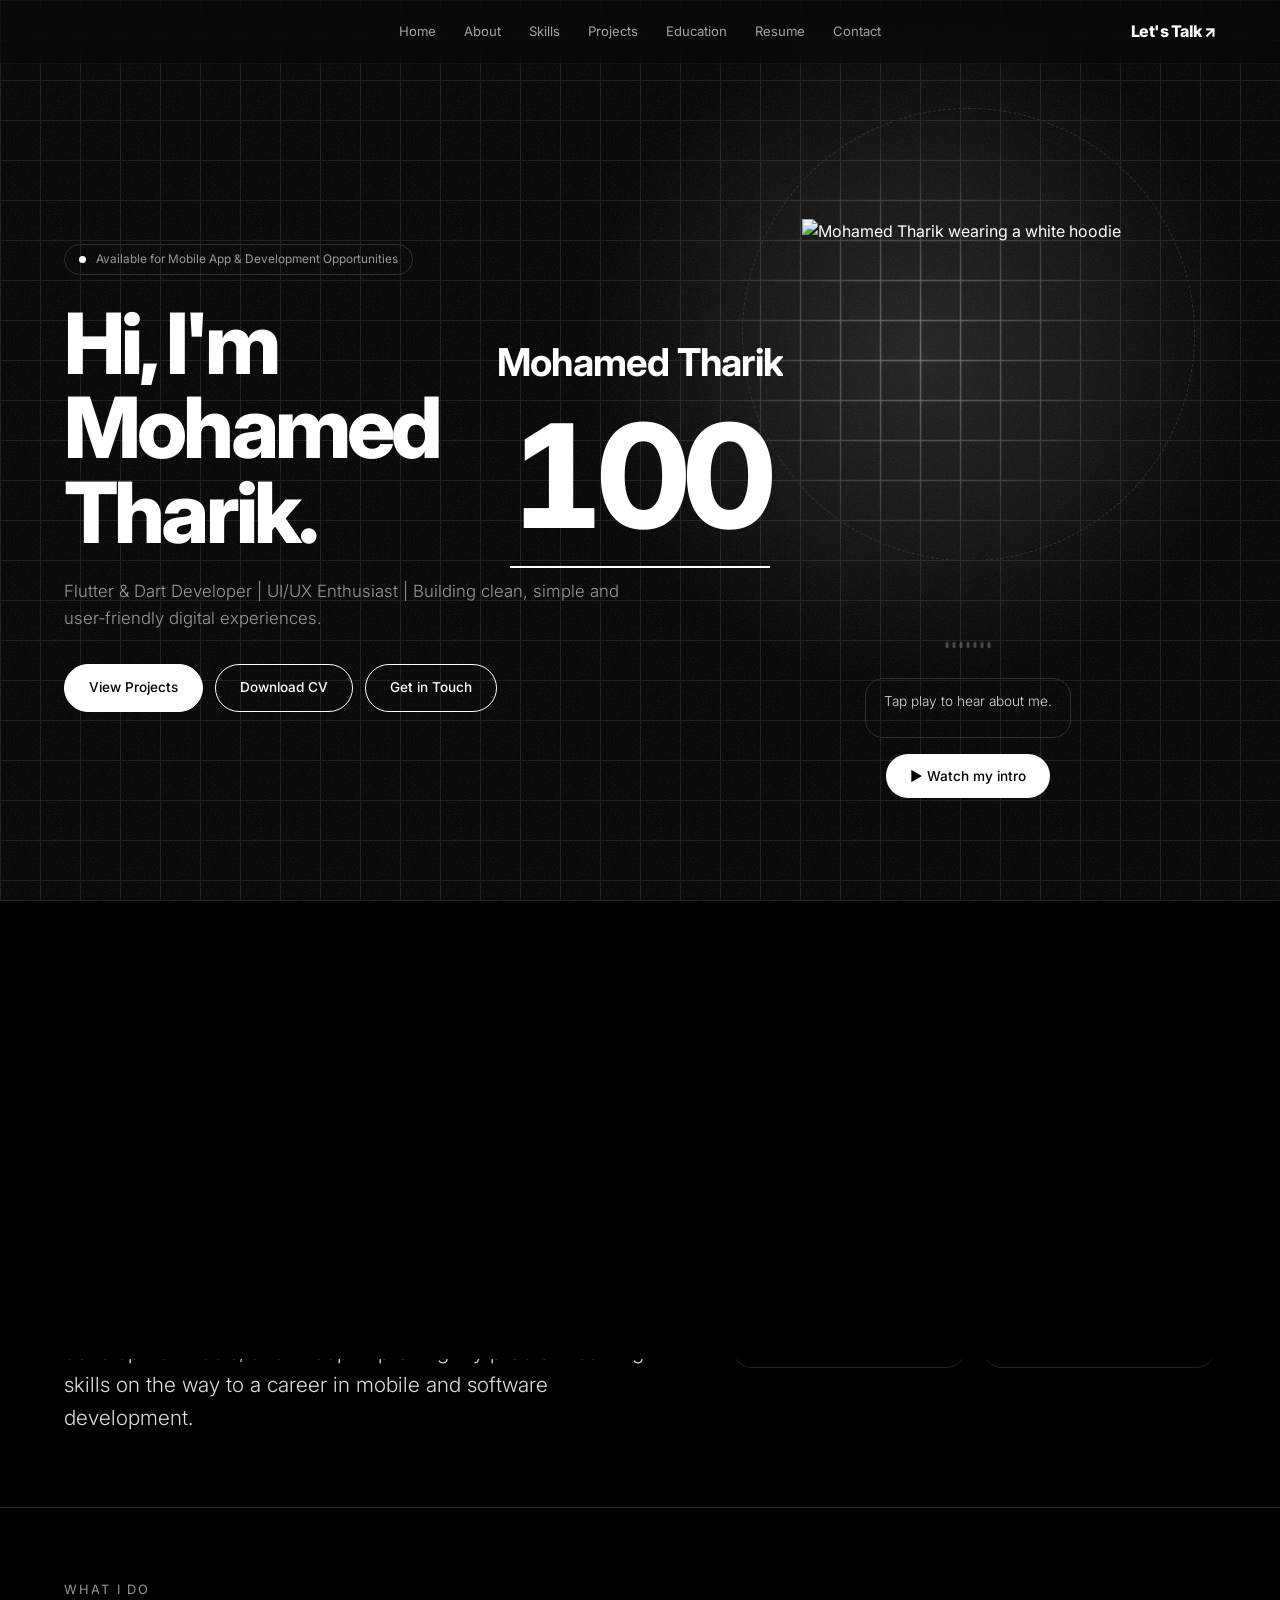
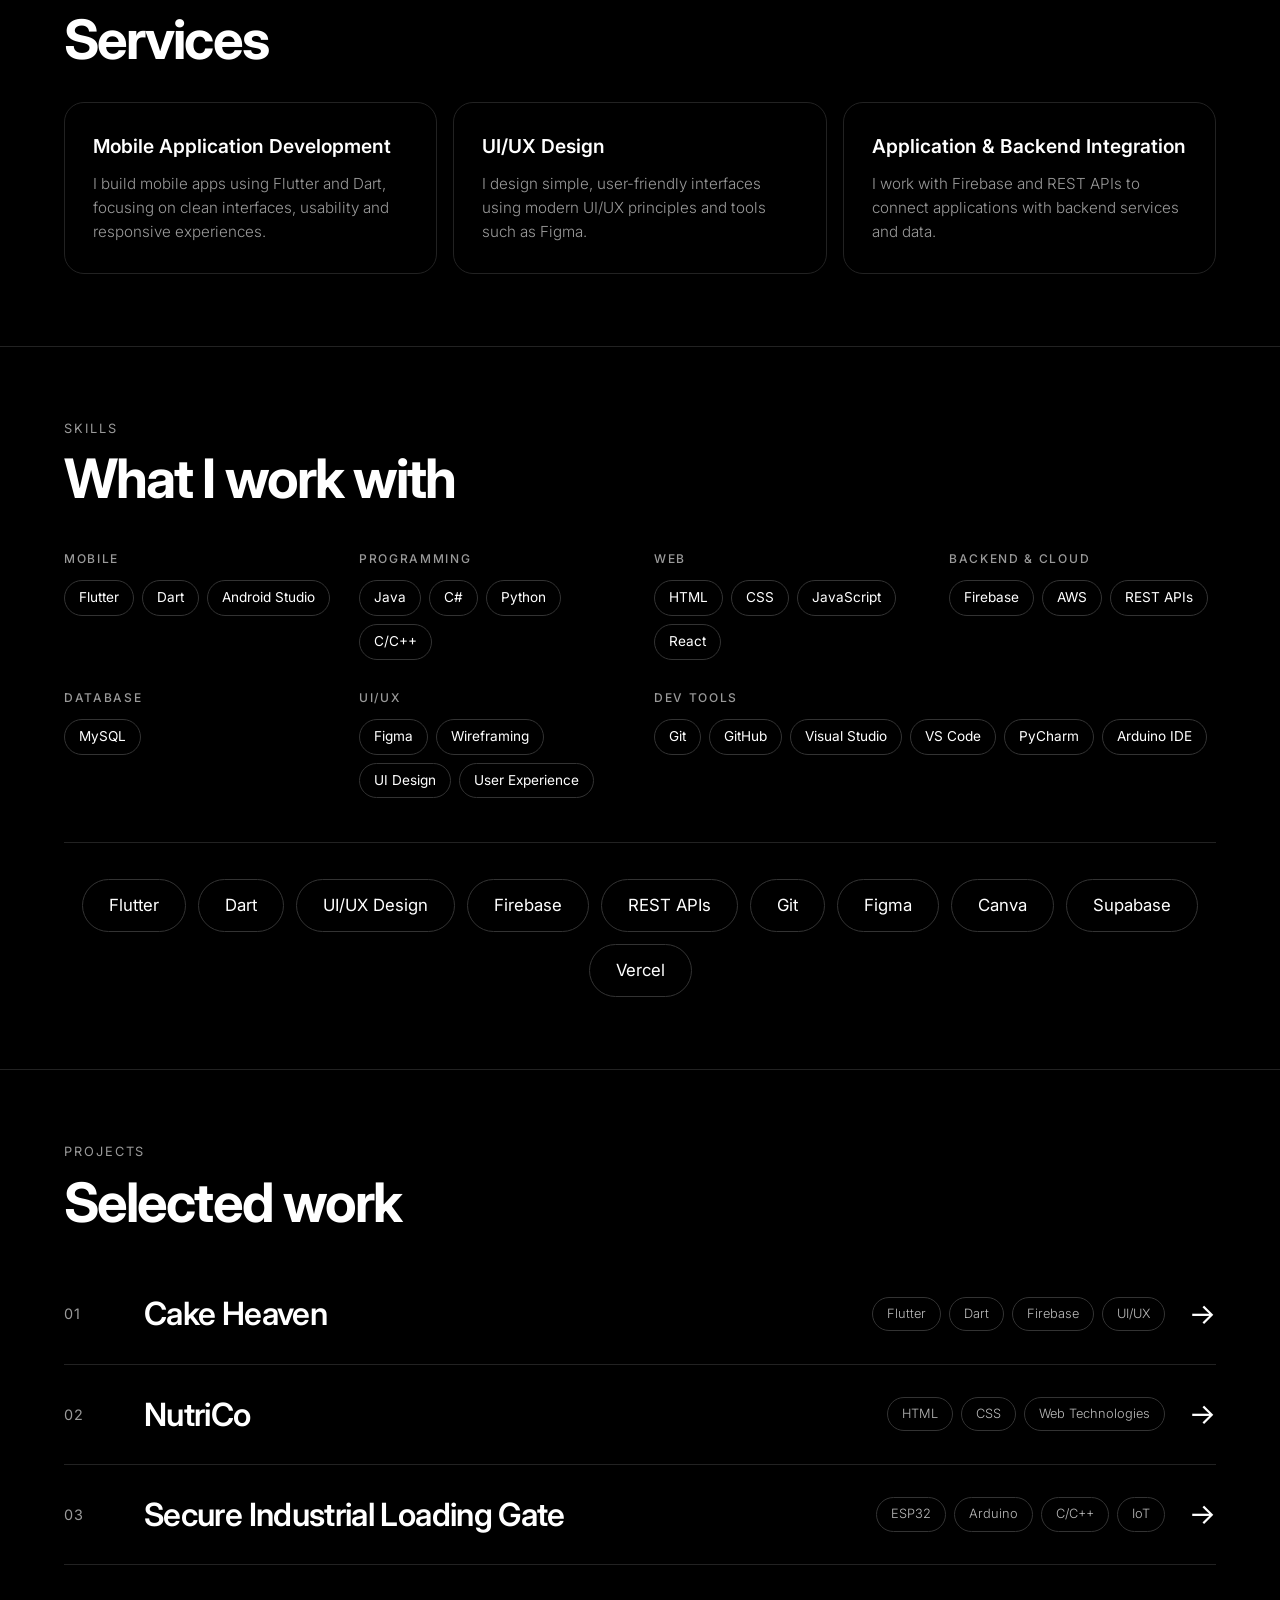
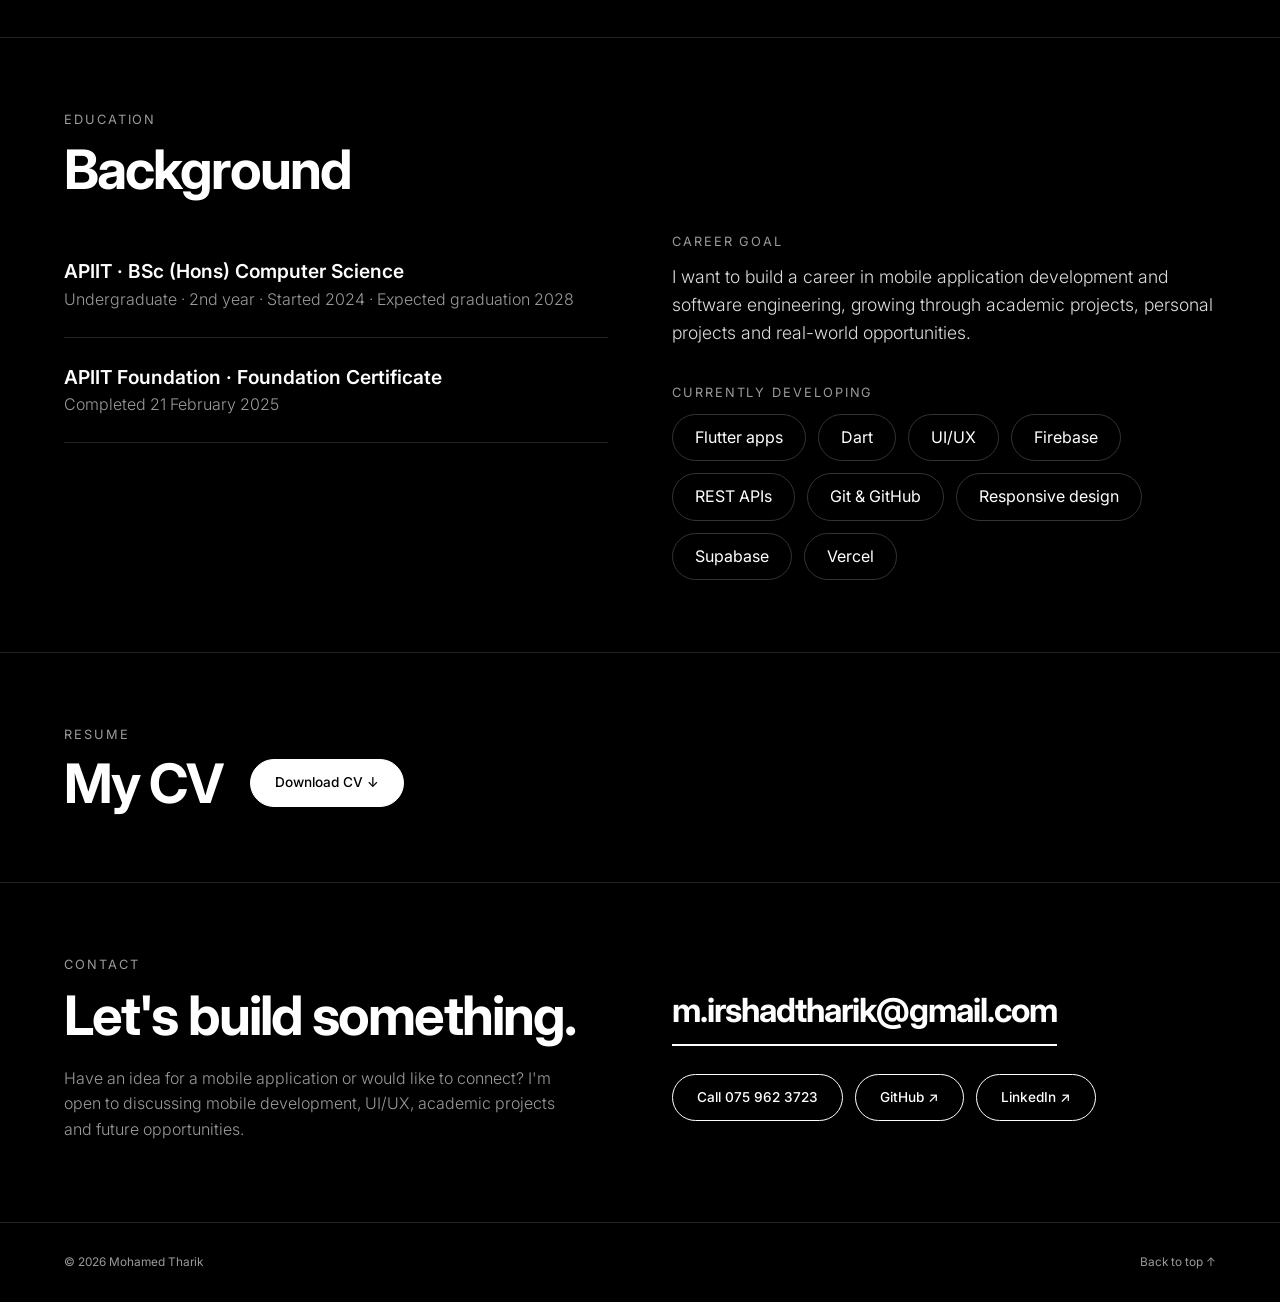
==== index.html @ a2addfc9 "Add files via upload" ====
<!DOCTYPE html>
<html lang="en">
<head>
<meta charset="utf-8">
<meta name="viewport" content="width=device-width, initial-scale=1, viewport-fit=cover">
<title>Mohamed Tharik Portfolio</title>
<link href="https://fonts.googleapis.com/css2?family=Inter:wght@300;400;500;700;800&display=swap" rel="stylesheet">
<link rel="stylesheet" href="style.css">
</head>
<body class="loading">

<div id="bg">
  <div class="l g"></div>
  <div class="l spot" id="spot"></div>
  <div class="l glow" id="glow"></div>
  <div class="l grain"></div>
</div>

<!-- LOAD TRANSITION -->
<div class="loader" id="loader">
  <div class="panel top"></div>
  <div class="panel bot"></div>
  <div class="l-inner">
    <div class="l-name"><span>Mohamed Tharik</span></div>
    <div class="l-count" id="count">0</div>
    <div class="l-bar"><i id="bar"></i></div>
  </div>
</div>

<!-- NAVIGATION: MT. LOGO REMOVED -->
<nav>
  <ul>
    <li><a href="#top">Home</a></li>
    <li><a href="#about">About</a></li>
    <li><a href="#skills">Skills</a></li>
    <li><a href="#projects">Projects</a></li>
    <li><a href="#education">Education</a></li>
    <li><a href="#resume">Resume</a></li>
    <li><a href="#contact">Contact</a></li>
  </ul>
  <a href="#contact" class="logo">Let's Talk ↗</a>
</nav>

<!-- HERO -->
<section class="hero" id="top">
  <div class="hero-grid">
    <div class="hero-text">
      <div class="tag rv">
        <i></i>Available for Mobile App &amp; Development Opportunities
      </div>

      <h1>
        <span class="line"><span>Hi, I'm</span></span>
        <span class="line"><span>Mohamed</span></span>
        <span class="line"><span>Tharik.</span></span>
      </h1>

      <p class="sub rv d2">
        Flutter &amp; Dart Developer | UI/UX Enthusiast |
        Building clean, simple and user-friendly digital experiences.
      </p>

      <div class="btns rv d3">
        <a class="btn solid" href="#projects">View Projects</a>
        <a class="btn ghost cv" href="#">Download CV</a>
        <a class="btn ghost" href="#contact">Get in Touch</a>
      </div>
    </div>

    <div class="hero-avatar rv d2">
      <div class="frame">
        <div class="ring"></div>
        <div class="ph" id="face" role="img" aria-label="Photo of Mohamed Tharik">
          <img class="avatar-photo" src="assets/mohamed-avatar.png" alt="Mohamed Tharik wearing a white hoodie" />
          <canvas class="avatar-mouth" id="mouthcv" width="1087" height="1447" aria-hidden="true"></canvas>
        </div>
        <div class="wave">
          <i></i><i></i><i></i><i></i><i></i><i></i><i></i>
        </div>
      </div>

      <div class="bubble"><span id="say">Tap play to hear about me.</span></div>
      <button class="play" id="play" type="button">▶ Watch my intro</button>
      <small id="vn" style="color:#666;font-size:.72rem;text-align:center;min-height:1em"></small>
    </div>
  </div>
</section>

<!-- ABOUT -->
<section id="about" class="about">
  <div class="about-text">
  <div class="label rv">About</div>
  <p class="rv">
    I am a Computer Science undergraduate with a strong interest in
    mobile application development, UI/UX design and modern software technologies.
  </p>
  <p class="rv">
    I'm pursuing a BSc (Hons) in Computer Science at APIIT. I enjoy turning
    ideas into simple, practical digital experiences with Flutter and Dart,
    and designing interfaces that are easy and enjoyable to use.
  </p>
  <p class="rv">
    Through my university projects I've worked with mobile and web development,
    databases, Firebase, UI/UX design and development tools, and I keep improving
    my problem-solving skills on the way to a career in mobile and software development.
  </p>
  </div>
  <div class="about-side">
    <div class="stat rv"><b>BSc</b><span>Computer Science (Hons) at APIIT</span></div>
    <div class="stat rv"><b>2nd Year</b><span>Undergraduate, started 2024</span></div>
    <div class="stat rv"><b>2028</b><span>Expected graduation</span></div>
    <div class="stat rv"><b>Flutter</b><span>Dart, Firebase &amp; REST APIs</span></div>
  </div>
</section>

<!-- SERVICES -->
<section id="what">
  <div class="label rv">What I Do</div>
  <h2 class="h2 rv">Services</h2>

  <div class="cards">
    <div class="card rv">
      <h3>Mobile Application Development</h3>
      <p>I build mobile apps using Flutter and Dart, focusing on clean interfaces, usability and responsive experiences.</p>
    </div>

    <div class="card rv">
      <h3>UI/UX Design</h3>
      <p>I design simple, user-friendly interfaces using modern UI/UX principles and tools such as Figma.</p>
    </div>

    <div class="card rv">
      <h3>Application &amp; Backend Integration</h3>
      <p>I work with Firebase and REST APIs to connect applications with backend services and data.</p>
    </div>
  </div>
</section>

<!-- SKILLS -->
<section id="skills">
  <div class="skills-head">
    <div>
      <div class="label rv">Skills</div>
      <h2 class="h2 rv">What I work with</h2>
    </div>
  </div>

  <div class="sg rv">
    <div>
      <h4>Mobile</h4>
      <div class="chips"><span>Flutter</span><span>Dart</span><span>Android Studio</span></div>
    </div>
    <div>
      <h4>Programming</h4>
      <div class="chips"><span>Java</span><span>C#</span><span>Python</span><span>C/C++</span></div>
    </div>
    <div>
      <h4>Web</h4>
      <div class="chips"><span>HTML</span><span>CSS</span><span>JavaScript</span><span>React</span></div>
    </div>
    <div>
      <h4>Backend &amp; Cloud</h4>
      <div class="chips"><span>Firebase</span><span>AWS</span><span>REST APIs</span></div>
    </div>
    <div>
      <h4>Database</h4>
      <div class="chips"><span>MySQL</span></div>
    </div>
    <div>
      <h4>UI/UX</h4>
      <div class="chips"><span>Figma</span><span>Wireframing</span><span>UI Design</span><span>User Experience</span></div>
    </div>
    <div class="wide">
      <h4>Dev Tools</h4>
      <div class="chips">
        <span>Git</span><span>GitHub</span><span>Visual Studio</span>
        <span>VS Code</span><span>PyCharm</span><span>Arduino IDE</span>
      </div>
    </div>
  </div>
  <div class="chips big center rv">
    <span>Flutter</span><span>Dart</span><span>UI/UX Design</span>
    <span>Firebase</span><span>REST APIs</span><span>Git</span>
    <span>Figma</span><span>Canva</span><span>Supabase</span><span>Vercel</span>
  </div>
</section>

<!-- SELECTED WORK -->
<section id="projects">
  <div class="label rv">Projects</div>
  <h2 class="h2 rv">Selected work</h2>

  <!-- CAKE HEAVEN -->
  <details class="p rv">
    <summary class="proj">
      <div>
        <h3>Cake Heaven</h3>
        <small>Flutter · Dart · Firebase · UI/UX</small>
      </div>
      <span class="tags"><i>Flutter</i><i>Dart</i><i>Firebase</i><i>UI/UX</i></span>
      <span class="arr">→</span>
    </summary>

    <div class="pb">
      <p>
        A mobile cake-ordering app with user authentication, cake browsing,
        categories, details, a shopping cart and an About section, focused
        on a clean, attractive experience.
      </p>

      <span class="tech">
        Features: login &amp; registration · Firebase auth · forgot password ·
        categories · search · sizes &amp; prices · cart · profile ·
        dark/light theme · responsive UI
      </span>

      <a class="project-more-link" href="cake-heaven.html">
        More about this project <span aria-hidden="true">↗</span>
      </a>
    </div>
  </details>

  <!-- NUTRICO -->
  <details class="p rv">
    <summary class="proj">
      <div>
        <h3>NutriCo</h3>
        <small>HTML · CSS · Web Technologies</small>
      </div>
      <span class="tags"><i>HTML</i><i>CSS</i><i>Web Technologies</i></span>
      <span class="arr">→</span>
    </summary>

    <div class="pb">
      <p>
        A nutrition-focused academic website presenting nutrition information
        through a structured, user-friendly interface.
      </p>

      <span class="tech">
        Focus: web development · UI design · responsive layout
      </span>

      <a class="project-more-link" href="nutrico.html">
        More about this project <span aria-hidden="true">↗</span>
      </a>
    </div>
  </details>

  <!-- SECURE INDUSTRIAL LOADING GATE -->
  <details class="p rv">
    <summary class="proj">
      <div>
        <h3>Secure Industrial Loading Gate</h3>
        <small>ESP32 · Arduino · C/C++ · IoT</small>
      </div>
      <span class="tags"><i>ESP32</i><i>Arduino</i><i>C/C++</i><i>IoT</i></span>
      <span class="arr">→</span>
    </summary>

    <div class="pb">
      <p>
        An IoT/embedded prototype using an ESP32 with sensors and actuators
        to monitor and control an industrial loading gate.
      </p>

      <span class="tech">
        Parts: ESP32 · HC-SR04 · PIR sensor · potentiometer · servo · buzzer ·
        OLED · push button · Arduino IDE · Wokwi<br>
        Focus: sensor integration · hardware control · safety logic ·
        automated gate control
      </span>

      <a class="project-more-link" href="secure-loading-gate.html">
        More about this project <span aria-hidden="true">↗</span>
      </a>
    </div>
  </details>
</section>

<!-- EDUCATION -->
<section id="education">
  <div class="label rv">Education</div>
  <h2 class="h2 rv">Background</h2>
  <div class="two">
  <div class="col">

  <div class="edu rv">
    <b>APIIT · BSc (Hons) Computer Science</b>
    <p>Undergraduate · 2nd year · Started 2024 · Expected graduation 2028</p>
  </div>

  <div class="edu rv">
    <b>APIIT Foundation · Foundation Certificate</b>
    <p>Completed 21 February 2025</p>
  </div>

  </div>
  <div class="col">
  <div class="label rv">Career Goal</div>
  <p class="sec-p rv">
    I want to build a career in mobile application development and software
    engineering, growing through academic projects, personal projects and
    real-world opportunities.
  </p>

  <div class="label rv">Currently Developing</div>
  <div class="chips rv">
    <span>Flutter apps</span><span>Dart</span><span>UI/UX</span>
    <span>Firebase</span><span>REST APIs</span><span>Git &amp; GitHub</span>
    <span>Responsive design</span><span>Supabase</span><span>Vercel</span>
  </div>
  </div>
  </div>
</section>

<!-- RESUME -->
<section id="resume" class="resume">
  <div class="label rv">Resume</div>
  <div class="resume-row">
    <h2 class="h2 rv">My CV</h2>
    <a class="btn solid rv cv" href="#">Download CV ↓</a>
  </div>
</section>

<!-- CONTACT -->
<section id="contact" class="contact">
  <div class="c-left">
  <div class="label rv">Contact</div>
  <h2 class="h2 rv">Let's build something.</h2>

  <p class="t rv">
    Have an idea for a mobile application or would like to connect?
    I'm open to discussing mobile development, UI/UX, academic projects
    and future opportunities.
  </p>
  </div>
  <div class="c-right">

  <a class="mail rv" href="mailto:m.irshadtharik@gmail.com">
    m.irshadtharik@gmail.com
  </a>

  <div class="links rv">
    <a class="btn ghost" href="tel:0759623723">Call 075 962 3723</a>
    <a class="btn ghost" href="https://github.com/Irshad-Tharik" target="_blank" rel="noopener">GitHub ↗</a>
    <a class="btn ghost" href="https://www.linkedin.com/in/mohamed-tharik-a2761043a" target="_blank" rel="noopener">LinkedIn ↗</a>
  </div>
  </div>
</section>

<footer>
  <span>© 2026 Mohamed Tharik</span>
  <a href="#top">Back to top ↑</a>
</footer>

<script src="script.js"></script>
</body>
</html>
---- style.css ----
/* ========================================
   PORTFOLIO — GLOBAL STYLES
   ======================================== */

:root {
  --bg: #000;
  --fg: #fff;
  --mute: #9a9a9a;
  --line: #222;
  --ease: cubic-bezier(.76, 0, .24, 1);
}

*,
*::before,
*::after {
  box-sizing: border-box;
  margin: 0;
  padding: 0;
}

html {
  scroll-behavior: smooth;
  scroll-padding-top: 85px;
}

body {
  background: var(--bg);
  color: var(--fg);
  font-family: Inter, system-ui, -apple-system, "Segoe UI", Roboto, Arial, sans-serif;
  line-height: 1.6;
  overflow-x: hidden;
}

body.loading {
  overflow: hidden;
}

a {
  color: inherit;
  text-decoration: none;
}

/* ========================================
   LOADING TRANSITION
   ======================================== */

.loader {
  position: fixed;
  inset: 0;
  z-index: 100;
  display: flex;
  align-items: center;
  justify-content: center;
  pointer-events: none;
}

.panel {
  position: absolute;
  left: 0;
  width: 100%;
  height: 50.5%;
  background: #000;
  transition: transform 1s var(--ease);
}

.panel.top { top: 0; }
.panel.bot { bottom: 0; }

.loader.done .top { transform: translateY(-101%); }
.loader.done .bot { transform: translateY(101%); }

.l-inner {
  position: relative;
  text-align: center;
  transition: opacity .4s, transform .6s var(--ease);
}

.loader.done .l-inner {
  opacity: 0;
  transform: translateY(-20px);
}

.l-name {
  overflow: hidden;
  font-size: clamp(1.4rem, 5vw, 2.4rem);
  font-weight: 700;
  letter-spacing: -.02em;
}

.l-name span {
  display: inline-block;
  transform: translateY(110%);
  animation: up .9s var(--ease) .1s forwards;
}

.l-count {
  margin-top: 10px;
  font-size: clamp(4rem, 18vw, 9rem);
  font-weight: 800;
  letter-spacing: -.05em;
  line-height: 1;
  font-variant-numeric: tabular-nums;
}

.l-bar {
  width: min(260px, 60vw);
  height: 2px;
  margin: 18px auto 0;
  overflow: hidden;
  background: var(--line);
}

.l-bar i {
  display: block;
  width: 0;
  height: 100%;
  background: #fff;
}

@keyframes up {
  to { transform: translateY(0); }
}

/* ========================================
   SCROLL REVEALS
   ======================================== */

.rv {
  opacity: 0;
  transform: translateY(40px);
  transition: opacity .9s var(--ease), transform .9s var(--ease);
}

.rv.in {
  opacity: 1;
  transform: none;
}

.line {
  display: block;
  overflow: hidden;
}

.line > span {
  display: block;
  transform: translateY(110%);
  transition: transform 1.1s var(--ease);
}

.ready .line > span { transform: none; }

.ready .line:nth-child(2) > span {
  transition-delay: .12s;
}

.ready .line:nth-child(3) > span {
  transition-delay: .24s;
}

.hero .rv { transition-delay: .5s; }
.hero .rv.d2 { transition-delay: .65s; }
.hero .rv.d3 { transition-delay: .8s; }

/* ========================================
   ANIMATED BACKGROUND — GRID, GLOW, GRAIN
   ======================================== */

#bg {
  position: fixed;
  inset: 0;
  z-index: 0;
  pointer-events: none;
  opacity: 0;
  transition: opacity 2.5s ease;
}

body.ready #bg { opacity: 1; }

#bg .l {
  position: absolute;
  inset: 0;
}

.g {
  background-image:
    linear-gradient(#1a1a1a 1px, transparent 1px),
    linear-gradient(90deg, #1a1a1a 1px, transparent 1px);
  background-size: 40px 40px;
}

.spot {
  width: 440px;
  height: 440px;
  background-image:
    linear-gradient(#777 1px, transparent 1px),
    linear-gradient(90deg, #777 1px, transparent 1px);
  background-size: 40px 40px;
  -webkit-mask-image: radial-gradient(closest-side, #000, transparent);
  mask-image: radial-gradient(closest-side, #000, transparent);
  will-change: transform;
}

.glow {
  width: 700px;
  height: 700px;
  background: radial-gradient(
    closest-side,
    rgba(255, 255, 255, .13),
    transparent
  );
  will-change: transform;
}

.grain {
  inset: -6% !important;
  opacity: .12;
  background-image: url("data:image/svg+xml,%3Csvg xmlns='http://www.w3.org/2000/svg' width='200' height='200'%3E%3Cfilter id='n'%3E%3CfeTurbulence type='fractalNoise' baseFrequency='.8' numOctaves='2' stitchTiles='stitch'/%3E%3C/filter%3E%3Crect width='100%25' height='100%25' filter='url(%23n)'/%3E%3C/svg%3E");
  animation: shake .6s steps(4) infinite;
}

@keyframes shake {
  25% { transform: translate(-3%, 2%); }
  50% { transform: translate(2%, -3%); }
  75% { transform: translate(-2%, -2%); }
}

section,
footer {
  position: relative;
  z-index: 1;
}

/* ========================================
   NAVIGATION — CENTERED, NO MT LOGO
   ======================================== */

nav {
  position: fixed;
  top: env(safe-area-inset-top, 0px);
  left: 0;
  right: 0;
  z-index: 50;

  display: flex;
  align-items: center;
  justify-content: center;

  min-height: 64px;
  padding: 16px 5vw;

  background: rgba(5, 5, 5, .35);
  backdrop-filter: blur(10px);
  -webkit-backdrop-filter: blur(10px);
  border-bottom: 1px solid rgba(255, 255, 255, .04);
}

/* Hide the left MT logo only */
nav > .logo:first-child {
  display: none;
}

/* Center links */
nav ul {
  display: flex;
  align-items: center;
  justify-content: center;
  flex-wrap: wrap;
  gap: clamp(16px, 2.2vw, 30px);
  list-style: none;
  font-size: .82rem;
  margin: 0;
  padding: 0;
}

nav ul a {
  color: #bdbdbd;
  opacity: .85;
  transition: color .3s ease, opacity .3s ease;
}

nav ul a:hover {
  color: #fff;
  opacity: 1;
}

/* Keep Let's Talk on the right */
nav > .logo:last-child {
  position: absolute;
  right: 5vw;
  color: #fff;
  font-weight: 800;
  letter-spacing: -.03em;
  white-space: nowrap;
}

/* ========================================
   HERO AND AVATAR
   ======================================== */

.hero-grid {
  display: grid;
  grid-template-columns: 1.1fr .9fr;
  gap: clamp(24px, 4vw, 72px);
  align-items: center;
  width: 100%;
  max-width: 1280px;
  margin: 0 auto;
}

.hero-text {
  position: relative;
  z-index: 1;
}

.hero-grid h1 {
  font-size: clamp(2.2rem, 6.6vw, 6.5rem);
}

.hero-avatar {
  position: relative;
  z-index: 2;
  display: flex;
  flex-direction: column;
  align-items: center;
  gap: 16px;
  margin-left: 0;
}

.frame {
  position: relative;
  display: flex;
  align-items: flex-end;
  justify-content: center;
  width: min(380px, 80vw);
  aspect-ratio: 3 / 4;
  border: 0;
  background: none;
  overflow: visible;
}

.ph {
  --o: 0;
  position: relative;
  z-index: 1;
  width: 88%;
  aspect-ratio: 1086 / 1448;
  transform-origin: 50% 100%;
  animation: sway 7s ease-in-out infinite alternate;
  -webkit-mask-image: linear-gradient(#000 72%, transparent);
  mask-image: linear-gradient(#000 72%, transparent);
}

.ring {
  position: absolute;
  top: -10%;
  left: -10%;
  width: 120%;
  aspect-ratio: 1;
  border: 1px dashed #333;
  border-radius: 50%;
  animation: spin 18s linear infinite;
}

@keyframes spin {
  to { transform: rotate(360deg); }
}

.eyes {
  transform-origin: 100px 98px;
  animation: blink 4s infinite;
}

@keyframes blink {
  0%, 94%, 100% { transform: scaleY(1); }
  97% { transform: scaleY(.1); }
}

.mouth {
  transform-origin: 100px 128px;
  transition: transform .1s;
}

.talking .mouth {
  animation: talk .35s infinite alternate;
}

@keyframes talk {
  to { transform: scaleY(3.5) scaleX(.8); }
}

.wave {
  position: absolute;
  bottom: 14px;
  left: 50%;
  z-index: 2;
  display: flex;
  align-items: flex-end;
  gap: 4px;
  height: 22px;
  opacity: .25;
  transform: translateX(-50%);
  transition: opacity .4s;
}

.wave i {
  width: 3px;
  height: 6px;
  background: #fff;
  border-radius: 2px;
}

.talking .wave { opacity: 1; }

.talking .wave i {
  animation: bar .6s ease-in-out infinite alternate;
}

.wave i:nth-child(2n) { animation-delay: .15s !important; }
.wave i:nth-child(3n) { animation-delay: .3s !important; }

@keyframes bar {
  to { height: 22px; }
}

.bubble {
  max-width: 320px;
  min-height: 60px;
  padding: 12px 18px;
  border: 1px solid #333;
  border-radius: 18px;
  color: #ddd;
  font-size: .85rem;
  font-weight: 300;
  text-align: center;
}

.play {
  padding: 11px 24px;
  border: 0;
  border-radius: 99px;
  background: #fff;
  color: #000;
  font: 500 .85rem Inter, system-ui, sans-serif;
  cursor: pointer;
  transition: transform .3s var(--ease);
}

.play:hover { transform: scale(1.05); }

.ph .main {
  position: absolute;
  inset: 0;
  background: var(--photo) center / 100% 100% no-repeat;
}

.jaw {
  position: absolute;
  left: 42.54%;
  top: 43.72%;
  width: 13.44%;
  height: 3.94%;
  background: var(--photo) 49.15% 45.51% / 743.8% auto no-repeat;
  -webkit-mask-image: radial-gradient(ellipse at 50% 30%, #000 52%, transparent 80%);
  mask-image: radial-gradient(ellipse at 50% 30%, #000 52%, transparent 80%);
  transform: translateY(calc(var(--o) * 10%));
  transition: transform .09s ease-out;
}

.head {
  position: absolute;
  inset: 0;
  transform-origin: 50% 90%;
  transform: translateY(calc(var(--n, 0) * -.3%))
    rotate(calc(var(--n, 0) * .4deg));
  transition: transform .5s ease-in-out;
}

.vid {
  position: absolute;
  inset: 0;
  width: 100%;
  height: 100%;
  object-fit: cover;
  opacity: 0;
  pointer-events: none;
  transition: opacity .4s;
}

.ph.hasvid .vid { opacity: 1; }

@keyframes sway {
  0% { transform: rotate(-.7deg) scale(1); }
  100% { transform: rotate(.7deg) translateY(-.5%) scale(1.012); }
}


/* Supplied portrait: keep the existing avatar frame and movement */
.ph .avatar-photo {
  position: absolute;
  inset: 0;
  display: block;
  width: 100%;
  height: 100%;
  object-fit: contain;
  object-position: center bottom;
  border: 0;
  user-select: none;
  -webkit-user-drag: none;
}
.ph { background: transparent; }
.ph .avatar-mouth { position: absolute; inset: 0; width: 100%; height: 100%; pointer-events: none; }
.ph.talking .avatar-photo { animation: avatar-speaking 2.4s ease-in-out infinite; }
@keyframes avatar-speaking {
  0%, 100% { transform: translateY(0) scale(1); }
  35% { transform: translateY(-.25%) scale(1.002); }
  70% { transform: translateY(.12%) scale(1); }
}

/* ========================================
   SECTIONS AND HEADINGS
   ======================================== */

section {
  padding: 110px 5vw;
  border-top: 1px solid var(--line);
  scroll-margin-top: 75px;
}

.hero {
  display: flex;
  flex-direction: column;
  justify-content: center;
  min-height: 100svh;
  padding-top: 90px;
  padding-bottom: 40px;
  border: 0;
}

.tag {
  display: inline-flex;
  align-items: center;
  gap: 10px;
  width: fit-content;
  margin-bottom: 26px;
  padding: 5px 14px;
  border: 1px solid #333;
  border-radius: 99px;
  color: var(--mute);
  font-size: .74rem;
}

.tag i {
  width: 7px;
  height: 7px;
  border-radius: 50%;
  background: #fff;
  animation: pulse 2s infinite;
}

@keyframes pulse {
  50% { opacity: .25; }
}

h1 {
  font-size: clamp(2.4rem, 7vw, 6.5rem);
  font-weight: 800;
  letter-spacing: -.045em;
  line-height: 1;
}

.sub {
  max-width: 560px;
  margin-top: 24px;
  color: var(--mute);
  font-size: clamp(.9rem, 1.5vw, 1.05rem);
  font-weight: 300;
}

.btns {
  display: flex;
  flex-wrap: wrap;
  gap: 12px;
  margin-top: 32px;
}

.btn {
  display: inline-flex;
  align-items: center;
  justify-content: center;
  padding: 12px 24px;
  border: 1px solid #fff;
  border-radius: 99px;
  font-size: .85rem;
  font-weight: 500;
  transition: background .3s, color .3s;
}

.btn.solid {
  background: #fff;
  color: #000;
}

.btn.solid:hover {
  background: #000;
  color: #fff;
}

.btn.ghost:hover {
  background: #fff;
  color: #000;
}

.h2 {
  margin-bottom: 50px;
  font-size: clamp(2rem, 6vw, 4rem);
  font-weight: 700;
  letter-spacing: -.035em;
}

.label {
  margin-bottom: 14px;
  color: var(--mute);
  font-size: .8rem;
  letter-spacing: .15em;
  text-transform: uppercase;
}

.about p {
  max-width: 720px;
  color: #ddd;
  font-size: clamp(1.1rem, 2.6vw, 1.6rem);
  font-weight: 300;
}

.about p + p { margin-top: 20px; }

/* ========================================
   SERVICES AND SKILLS
   ======================================== */

.cards {
  display: grid;
  grid-template-columns: repeat(auto-fit, minmax(250px, 1fr));
  gap: 16px;
}

.card {
  padding: 28px;
  border: 1px solid #222;
  border-radius: 20px;
  background: rgba(0, 0, 0, .55);
  transition: border-color .3s, transform .5s var(--ease);
}

.card:hover {
  border-color: #fff;
  transform: translateY(-4px);
}

.card h3 {
  margin-bottom: 10px;
  font-size: 1.2rem;
  font-weight: 600;
}

.card p {
  color: var(--mute);
  font-size: .95rem;
  font-weight: 300;
}

.chips {
  display: flex;
  flex-wrap: wrap;
  gap: 12px;
}

.chips span {
  padding: 10px 22px;
  border: 1px solid #333;
  border-radius: 99px;
  transition: background .3s, color .3s;
}

.chips span:hover {
  background: #fff;
  color: #000;
}

.chips.big span {
  padding: 12px 26px;
  font-size: 1.05rem;
}

.sg {
  display: grid;
  grid-template-columns: repeat(auto-fit, minmax(210px, 1fr));
  gap: 30px;
  margin-top: 56px;
}

.sg h4 {
  margin-bottom: 12px;
  color: var(--mute);
  font-size: .75rem;
  font-weight: 500;
  letter-spacing: .14em;
  text-transform: uppercase;
}

.sg .chips { gap: 8px; }

.sg .chips span {
  padding: 6px 14px;
  font-size: .85rem;
}

/* ========================================
   SELECTED PROJECTS
   ======================================== */

details.p summary {
  list-style: none;
  cursor: pointer;
}

details.p summary::-webkit-details-marker {
  display: none;
}

.proj {
  display: flex;
  align-items: center;
  justify-content: space-between;
  gap: 20px;
  padding: 30px 0;
  border-bottom: 1px solid var(--line);
  transition: padding .4s var(--ease), opacity .3s;
}

.proj:hover { padding-left: 20px; }

.proj h3 {
  font-size: clamp(1.3rem, 4vw, 2.4rem);
  font-weight: 600;
  letter-spacing: -.02em;
}

.proj small {
  display: block;
  color: var(--mute);
  font-weight: 300;
}

.proj .arr {
  font-size: 1.8rem;
  transition: transform .4s var(--ease);
}

.proj:hover .arr {
  transform: translateX(8px) rotate(-45deg);
}

details.p[open] .arr {
  transform: rotate(90deg);
}

.pb {
  max-width: 760px;
  padding: 0 0 30px;
  color: #ccc;
  font-weight: 300;
}

.pb .tech {
  display: block;
  margin-top: 12px;
  color: var(--mute);
  font-size: .88rem;
}

/* Project page links */
.project-more-link {
  display: inline-flex;
  align-items: center;
  gap: 10px;
  margin-top: 22px;
  padding: 10px 0;
  border-bottom: 1px solid #333;
  color: #bcbcbc;
  font-size: 12px;
  font-weight: 500;
  letter-spacing: .08em;
  text-transform: uppercase;
  transition: color .25s ease, border-color .25s ease;
}

.project-more-link span {
  display: inline-block;
  font-size: 15px;
  transition: transform .25s ease;
}

.project-more-link:hover {
  color: #fff;
  border-color: #aaa;
}

.project-more-link:hover span {
  transform: translate(3px, -3px);
}

/* ========================================
   EDUCATION AND CONTACT
   ======================================== */

.edu {
  padding: 24px 0;
  border-bottom: 1px solid var(--line);
}

.edu b {
  font-size: 1.2rem;
  font-weight: 600;
}

.edu p {
  color: var(--mute);
  font-weight: 300;
}

.sec-p {
  max-width: 720px;
  color: #ddd;
  font-size: 1.1rem;
  font-weight: 300;
}

.contact { text-align: center; }

.contact p.t {
  max-width: 560px;
  margin: 0 auto 34px;
  color: var(--mute);
  font-weight: 300;
}

.mail {
  display: inline-block;
  padding-bottom: 6px;
  border-bottom: 2px solid #fff;
  font-size: clamp(1.4rem, 6vw, 3.5rem);
  font-weight: 700;
  letter-spacing: -.03em;
  word-break: break-all;
}

.links {
  display: flex;
  justify-content: center;
  flex-wrap: wrap;
  gap: 12px;
  margin-top: 40px;
}

/* ========================================
   FOOTER
   ======================================== */

footer {
  position: relative;
  z-index: 1;
  display: flex;
  justify-content: space-between;
  padding: 30px 5vw;
  border-top: 1px solid var(--line);
  color: var(--mute);
  font-size: .74rem;
}

/* ========================================
   RESPONSIVE
   ======================================== */

@media (max-width: 900px) {
  .hero-grid {
    grid-template-columns: 1fr;
    justify-items: center;
    row-gap: 14px;
  }

  .hero-text,
  .hero-avatar {
    display: contents;
  }

  .tag { order: 0; }

  .frame {
    order: 1;
    width: 72vw;
  }

  .hero-grid h1 {
    order: 2;
    position: relative;
    z-index: 3;
    justify-self: stretch;
    margin-top: -22vw;
    text-align: center;
  }

  .sub {
    order: 3;
    text-align: center;
  }

  .btns {
    order: 4;
    justify-content: center;
  }

  .bubble { order: 5; }
  .play { order: 6; }

  .hero-avatar { margin-left: 0; }
  .hero-grid { max-width: 100%; }
}

@media (max-width: 700px) {
  nav {
    min-height: 56px;
    padding: 14px 3vw;
  }

  nav ul {
    gap: clamp(10px, 2.5vw, 16px);
    font-size: .75rem;
  }

  nav > .logo:last-child {
    display: none;
  }

  section {
    padding: 85px 5vw;
  }

  .hero {
    padding-top: 90px;
  }

  footer {
    gap: 15px;
    flex-wrap: wrap;
  }
}

@media (max-width: 380px) {
  nav ul {
    gap: 8px;
    font-size: .68rem;
  }

  .proj:hover { padding-left: 8px; }
}

/* ========================================
   REDUCED MOTION
   ======================================== */

@media (prefers-reduced-motion: reduce) {
  *,
  *::before,
  *::after {
    animation-duration: .01ms !important;
    animation-iteration-count: 1 !important;
    transition-duration: .01ms !important;
    scroll-behavior: auto !important;
  }
}


/* ========================================
   LAYOUT FIX — one centered container, tighter spacing, no empty right side
   ======================================== */

:root { --pad: max(5vw, calc((100vw - 1360px) / 2)); }

section { padding: clamp(48px, 6vw, 72px) var(--pad); }
footer { padding-left: var(--pad); padding-right: var(--pad); }
nav > .logo:last-child { right: var(--pad); }
.hero { padding-top: 84px; padding-bottom: 28px; }
.hero-grid { max-width: none; }
.hero-grid h1 { font-size: clamp(2.2rem, min(6.6vw, 11.5vh), 6.5rem); }
.frame { width: min(400px, 80vw, 42vh); }
.h2 { margin-bottom: 32px; font-size: clamp(2rem, 4.4vw, 3.4rem); }
.label { margin-bottom: 10px; }

/* About */
.about {
  display: grid;
  grid-template-columns: 1.25fr 1fr;
  gap: clamp(32px, 5vw, 80px);
  align-items: center;
}
.about p { max-width: none; font-size: clamp(1.05rem, 1.7vw, 1.3rem); }
.about p + p { margin-top: 16px; }
.about-side { display: grid; grid-template-columns: 1fr 1fr; gap: 16px; }
.stat {
  display: flex; flex-direction: column; justify-content: center; gap: 8px;
  min-height: 150px; padding: 26px;
  border: 1px solid #222; border-radius: 20px;
  background: rgba(0, 0, 0, .55);
  transition: border-color .3s, transform .5s var(--ease);
}
.stat:hover { border-color: #fff; transform: translateY(-4px); }
.stat b { font-size: clamp(1.6rem, 2.6vw, 2.2rem); font-weight: 700; letter-spacing: -.03em; }
.stat span { color: var(--mute); font-size: .9rem; font-weight: 300; }

/* Services / Skills */
.cards { grid-template-columns: repeat(3, 1fr); }
.sg { grid-template-columns: repeat(4, 1fr); margin-top: 40px; gap: 28px; }
.sg .wide { grid-column: span 2; }

/* Projects */
section#projects { counter-reset: pj; }
details.p summary.proj::before {
  counter-increment: pj;
  content: counter(pj, decimal-leading-zero);
  flex: 0 0 56px; color: var(--mute); font-size: .9rem; letter-spacing: .1em;
}
.proj { padding: 24px 0; gap: 24px; }
.proj > div:first-of-type { flex: 1 1 auto; min-width: 0; }
.proj h3 { font-size: clamp(1.3rem, 2.6vw, 2rem); }
.proj small { display: none; }
.proj .tags { display: flex; flex-wrap: wrap; justify-content: flex-end; gap: 8px; max-width: 46%; }
.proj .tags i {
  padding: 6px 14px; border: 1px solid #333; border-radius: 99px;
  color: #bbb; font-size: .8rem; font-style: normal; font-weight: 300; white-space: nowrap;
}
.pb {
  max-width: none; padding: 0 0 26px 80px;
  display: grid; grid-template-columns: 1.2fr 1fr; gap: 10px 56px; align-items: start;
}
.pb p { grid-column: 1; }
.pb .tech { grid-column: 2; grid-row: 1 / span 2; margin-top: 0; }
.pb .project-more-link { grid-column: 1; justify-self: start; margin-top: 8px; }

/* Education */
.two { display: grid; grid-template-columns: 1fr 1fr; gap: clamp(32px, 5vw, 80px); align-items: start; }
.two .col > .label:not(:first-child) { margin-top: 36px; }
.sec-p { max-width: none; }

/* Resume banner */
.resume { display: flex; align-items: center; justify-content: space-between; gap: 24px; flex-wrap: wrap; }
.resume .h2 { margin-bottom: 0; }

/* Contact */
.contact { display: grid; grid-template-columns: 1fr 1fr; gap: clamp(32px, 5vw, 80px); align-items: center; text-align: left; }
.contact p.t { margin: 0 0 8px; max-width: 520px; }
.contact .h2 { margin-bottom: 20px; }
.mail { font-size: clamp(1.2rem, 2.6vw, 2.2rem); }
.links { justify-content: flex-start; margin-top: 28px; }

@media (max-width: 900px) {
  .about, .two, .contact { grid-template-columns: 1fr; }
  .cards { grid-template-columns: 1fr; }
  .sg { grid-template-columns: repeat(2, 1fr); }
  .proj small { display: block; }
  .proj .tags { display: none; }
  .pb { padding-left: 0; grid-template-columns: 1fr; }
  .pb .tech { grid-column: 1; grid-row: auto; }
  details.p summary.proj::before { flex-basis: 34px; }
  .frame { width: 72vw; }
  .hero-grid h1 { font-size: clamp(2.4rem, 12vw, 4.5rem); }
}
@media (max-width: 520px) {
  .about-side { grid-template-columns: 1fr; }
  .sg { grid-template-columns: 1fr; }
  .sg .wide { grid-column: auto; }
}

.skills-head { display: flex; align-items: flex-end; justify-content: space-between; gap: 32px; flex-wrap: wrap; }
.skills-head .h2 { margin-bottom: 0; }
.skills-head .chips.big { flex: 1 1 420px; justify-content: flex-end; max-width: 640px; }
.sg { margin-top: 48px; padding-top: 36px; border-top: 1px solid var(--line); }
@media (max-width: 900px) { .skills-head .chips.big { justify-content: flex-start; } }
.h2 { line-height: 1.1; }

/* Skills: main chips row below the groups, centered */
.skills-head .h2 { margin-bottom: 0; }
.chips.big.center { justify-content: center; margin-top: 44px; padding-top: 36px; border-top: 1px solid var(--line); }
.sg { border-top: 0; margin-top: 40px; padding-top: 0; }


/* ========================================
   MOBILE + ROTATION RESPONSIVE LAYER
   ======================================== */
html { -webkit-text-size-adjust: 100%; text-size-adjust: 100%; overflow-x: clip; }
body { overflow-x: clip; }
#bg { overflow: hidden; }
section, footer {
  padding-left: max(var(--pad), env(safe-area-inset-left, 0px));
  padding-right: max(var(--pad), env(safe-area-inset-right, 0px));
}
nav { padding-left: max(3vw, env(safe-area-inset-left, 0px)); padding-right: max(3vw, env(safe-area-inset-right, 0px)); }
nav > .logo:last-child { right: max(var(--pad), env(safe-area-inset-right, 0px)); }
.btn, .play { min-height: 44px; }
img, video, canvas { max-width: 100%; }

/* Phones and small tablets, portrait */
@media (max-width: 900px) {
  nav { min-height: 52px; padding-top: 10px; padding-bottom: 10px; justify-content: center; }
  nav ul { flex-wrap: nowrap; gap: clamp(8px, 2.6vw, 22px); font-size: clamp(.62rem, 2.9vw, .85rem); }
  nav ul a { white-space: nowrap; }
  .hero { padding-top: 72px; padding-bottom: 32px; min-height: 100svh; }
  .tag { max-width: 100%; white-space: normal; text-align: center; }
  .hero-grid h1 { font-size: clamp(2.4rem, 13vw, 5rem); }
  .btns { width: 100%; }
  .h2 { margin-bottom: 24px; }
  .about-side { grid-template-columns: 1fr 1fr; }
  .proj h3 { font-size: clamp(1.15rem, 5vw, 1.6rem); }
  .mail { word-break: break-word; }
  .resume { align-items: flex-start; }
  .skills-head .chips.big { flex-basis: 100%; }
}
@media (max-width: 520px) {
  section { padding-top: 44px; padding-bottom: 44px; }
  .about-side { grid-template-columns: 1fr 1fr; gap: 12px; }
  .stat { min-height: 120px; padding: 18px; }
  .chips.big span { padding: 9px 18px; font-size: .95rem; }
  .links .btn, .btns .btn { flex: 1 1 auto; }
  .pb p { font-size: .95rem; }
}

/* Phones rotated to landscape: keep the two-column hero, fit it on screen */
@media (orientation: landscape) and (max-height: 540px) {
  section { padding-top: 40px; padding-bottom: 40px; }
  .hero { min-height: 100svh; padding-top: 60px; padding-bottom: 16px; }
  .hero-grid { grid-template-columns: 1.15fr .85fr; justify-items: stretch; align-items: center; row-gap: 0; column-gap: 24px; }
  .hero-text { display: block; }
  .hero-avatar { display: flex; margin-left: 0; gap: 8px; }
  .hero-grid h1 { order: 0; margin-top: 0; text-align: left; justify-self: auto; font-size: clamp(1.8rem, 11vh, 3.2rem); }
  .tag { margin-bottom: 10px; font-size: .68rem; }
  .sub { text-align: left; margin-top: 10px; font-size: .78rem; max-width: 100%; }
  .btns { justify-content: flex-start; margin-top: 14px; gap: 8px; }
  .btn { padding: 8px 16px; font-size: .78rem; min-height: 36px; }
  .frame { width: min(42vh, 40vw); order: 0; }
  .bubble { min-height: 0; padding: 6px 12px; font-size: .72rem; max-width: 260px; }
  .play { padding: 7px 18px; font-size: .78rem; min-height: 34px; }
  #vn { display: none; }
  .about, .two, .contact { grid-template-columns: 1fr 1fr; }
  .cards { grid-template-columns: repeat(3, 1fr); }
  .sg { grid-template-columns: repeat(2, 1fr); }
  .sg .wide { grid-column: span 2; }
  .about-side { grid-template-columns: 1fr 1fr; }
  .proj .tags { display: flex; }
  .proj small { display: none; }
}


/* ========================================
   RESUME ROW: heading and button side by side (all sizes)
   ======================================== */
.resume { display: block; }
.resume .label { margin-bottom: 10px; }
.resume-row {
  display: flex;
  align-items: center;
  justify-content: flex-start;
  flex-wrap: nowrap;
  gap: clamp(14px, 3vw, 28px);
}
.resume-row .h2 { margin: 0; line-height: 1; white-space: nowrap; }
.resume-row .btn { flex: 0 0 auto; white-space: nowrap; }

/* ========================================
   CLEAN MOBILE HERO (phones, portrait)
   Desktop avatar is untouched; phones get a focused, left-aligned intro.
   ======================================== */
#vn { display: none; }

@media screen and (max-width: 600px) and (orientation: portrait) {
  nav { background: rgba(5, 5, 5, .82); }

  .hero {
    min-height: 100svh;
    padding-top: calc(52px + 40px);
    padding-bottom: 40px;
    display: flex;
    justify-content: center;
  }

  .hero-grid {
    display: block;
    width: 100%;
    max-width: 520px;
    margin-inline: auto;
  }

  /* hero-text was display:contents for the tablet layout; make it a real column */
  .hero-text {
    display: flex;
    flex-direction: column;
    align-items: flex-start;
    width: 100%;
    text-align: left;
  }

  /* avatar, bubble and intro button are desktop/tablet only */
  .hero-avatar { display: none !important; }

  .hero-text .tag {
    max-width: 100%;
    margin: 0 0 28px;
    padding: 7px 14px;
    gap: 9px;
    font-size: .72rem;
    line-height: 1.35;
    text-align: left;
    white-space: normal;
  }
  .hero-text .tag i { flex: 0 0 7px; }

  .hero-grid h1 {
    order: 0;
    align-self: stretch;
    margin: 0;
    text-align: left;
    font-size: clamp(3rem, 15.5vw, 4.6rem);
    line-height: .96;
    letter-spacing: -.055em;
  }

  .hero-text .sub {
    max-width: 30rem;
    margin: 24px 0 0;
    font-size: clamp(.95rem, 4vw, 1.05rem);
    line-height: 1.65;
    text-align: left;
  }

  /* View Projects full width, the two secondary buttons share a row */
  .hero-text .btns {
    display: grid;
    grid-template-columns: 1fr 1fr;
    gap: 10px;
    width: 100%;
    margin-top: 32px;
  }
  .hero-text .btns .btn {
    width: 100%;
    min-height: 50px;
    padding: 12px 10px;
    font-size: .88rem;
    white-space: nowrap;
  }
  .hero-text .btns .btn.solid { grid-column: 1 / -1; }

  /* Resume row on phones: keep "My CV" and the button on one line */
  .resume-row { gap: 16px; }
  .resume-row .h2 { font-size: clamp(2rem, 9vw, 2.6rem); }
  .resume-row .btn { min-height: 44px; padding: 10px 20px; font-size: .88rem; }
}

@media screen and (max-width: 360px) and (orientation: portrait) {
  .hero-grid h1 { font-size: clamp(2.6rem, 15vw, 3rem); }
  .hero-text .btns .btn { font-size: .82rem; padding: 12px 6px; }
  .resume-row .btn { padding: 10px 14px; font-size: .82rem; }
}
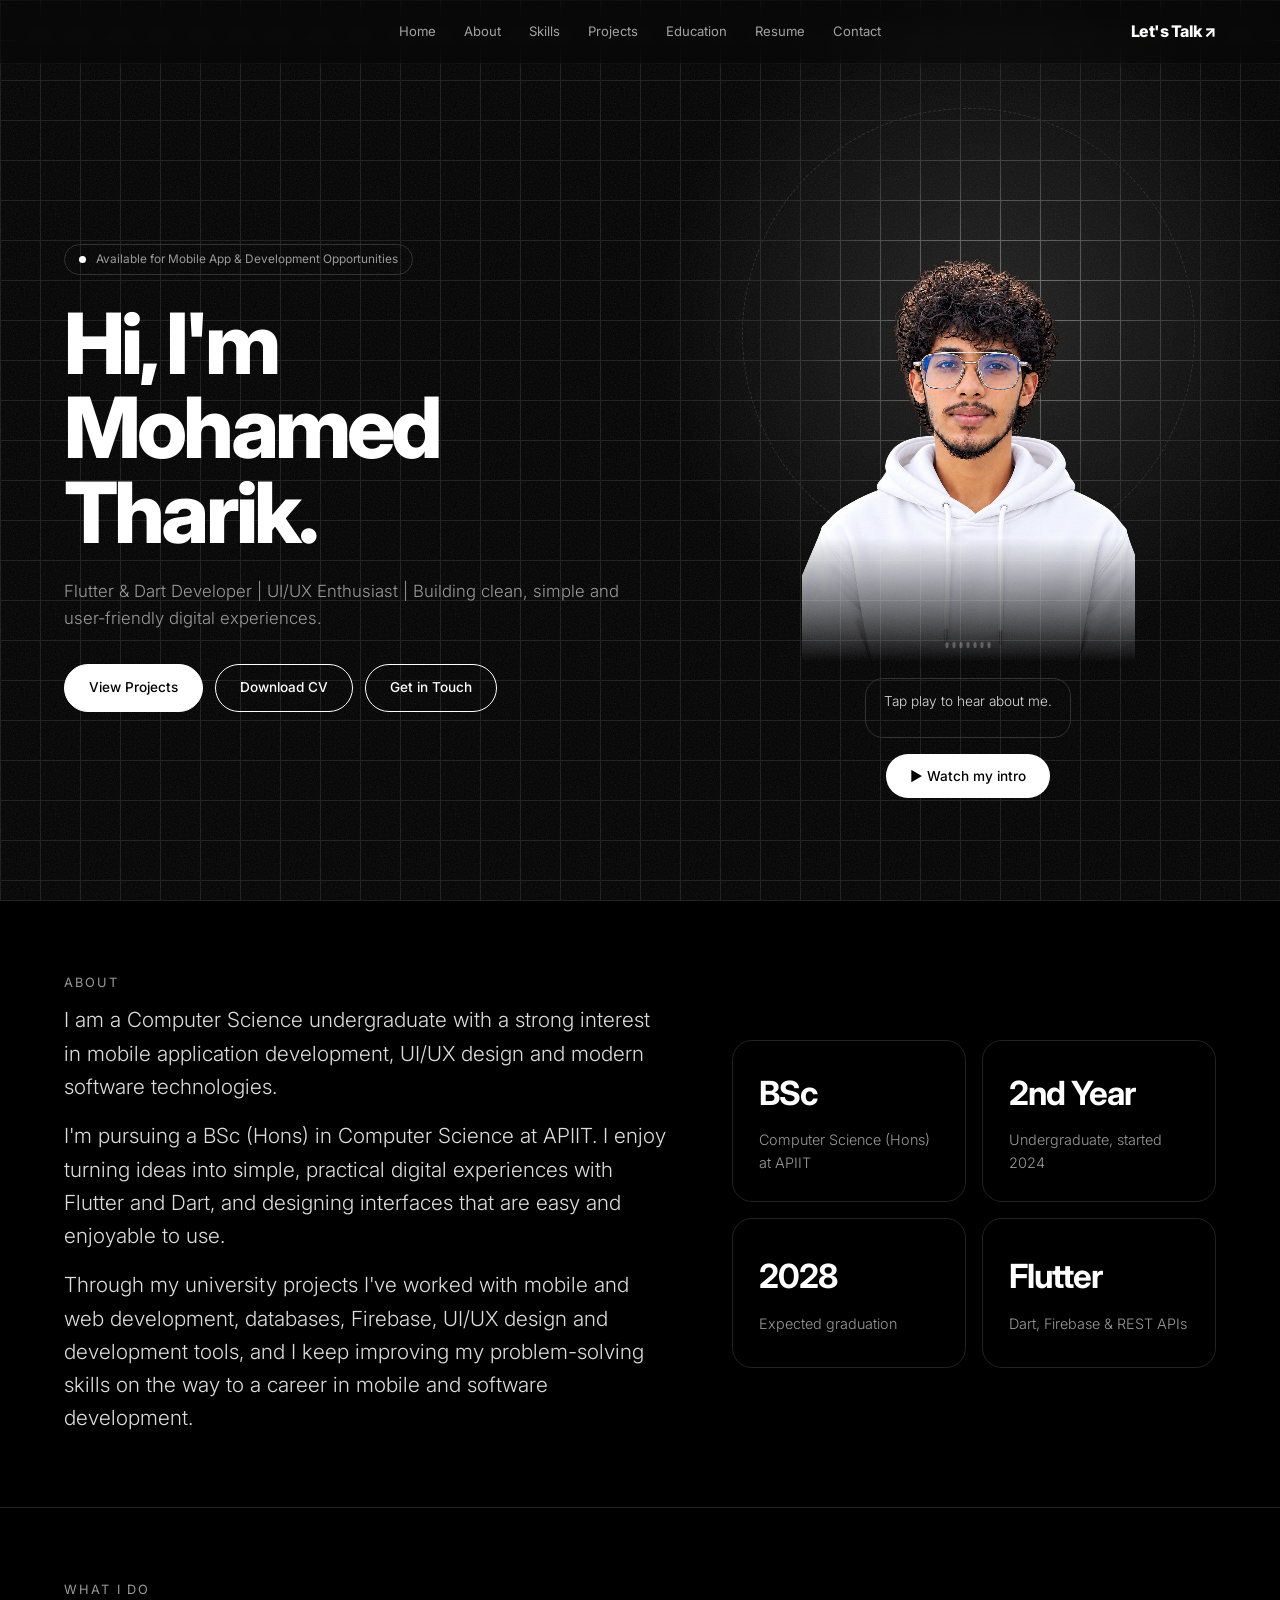
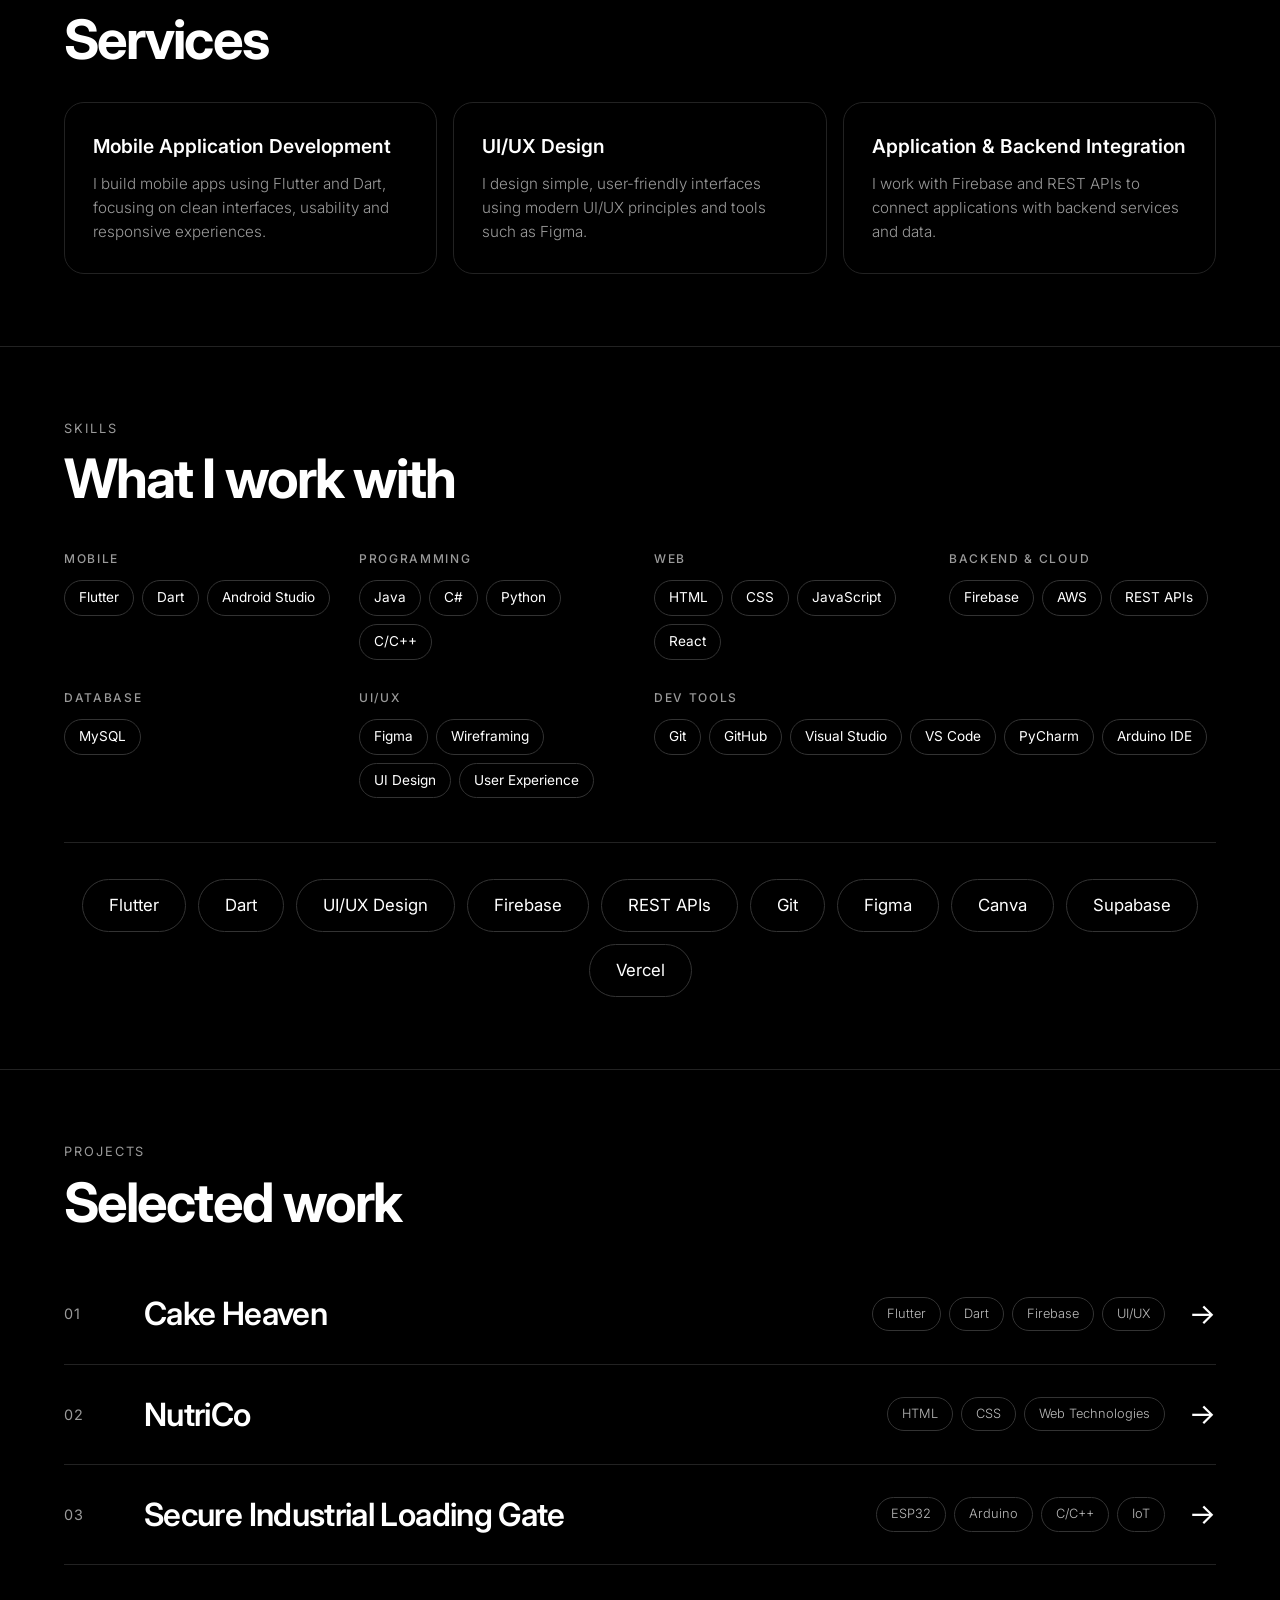
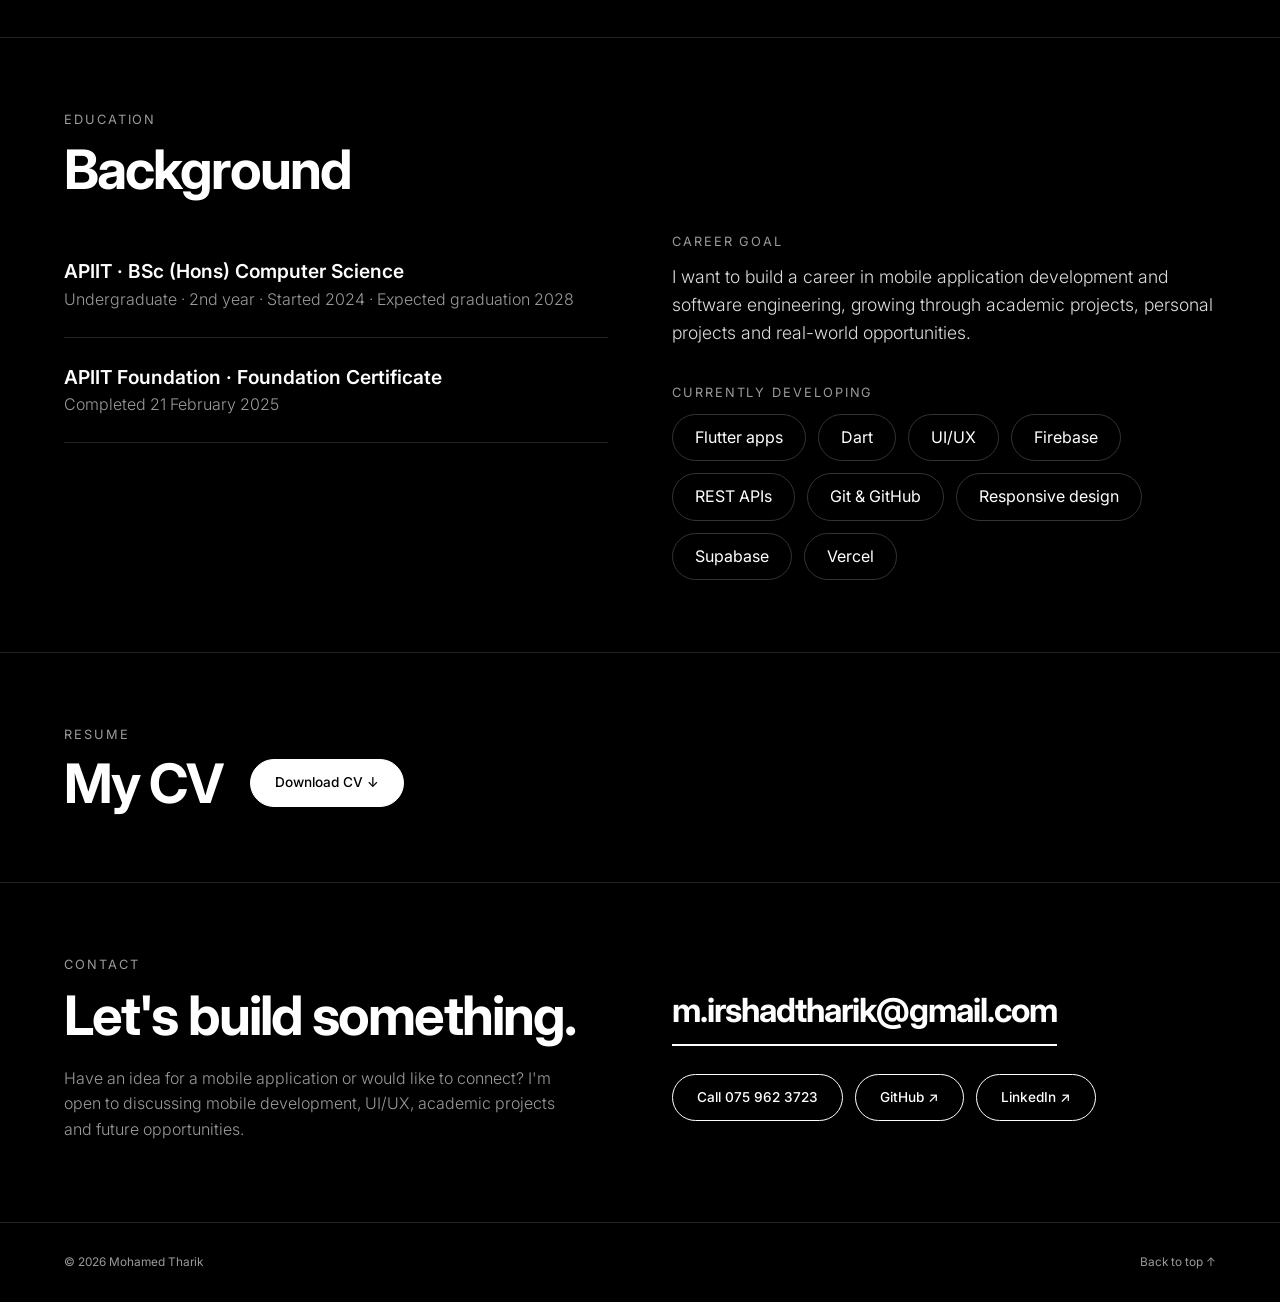
==== commit 4edd831d: "Fix CV download buttons" ====
--- a/index.html
+++ b/index.html
@@ -63,7 +63,7 @@
 
       <div class="btns rv d3">
         <a class="btn solid" href="#projects">View Projects</a>
-        <a class="btn ghost cv" href="#">Download CV</a>
+        <a class="btn ghost cv" href="Mohamed_Irshad_Tharik_CV.pdf" download="Mohamed_Irshad_Tharik_CV.pdf">Download CV</a>
         <a class="btn ghost" href="#contact">Get in Touch</a>
       </div>
     </div>
@@ -320,7 +320,7 @@
   <div class="label rv">Resume</div>
   <div class="resume-row">
     <h2 class="h2 rv">My CV</h2>
-    <a class="btn solid rv cv" href="#">Download CV ↓</a>
+    <a class="btn solid rv cv" href="Mohamed_Irshad_Tharik_CV.pdf" download="Mohamed_Irshad_Tharik_CV.pdf">Download CV ↓</a>
   </div>
 </section>
 
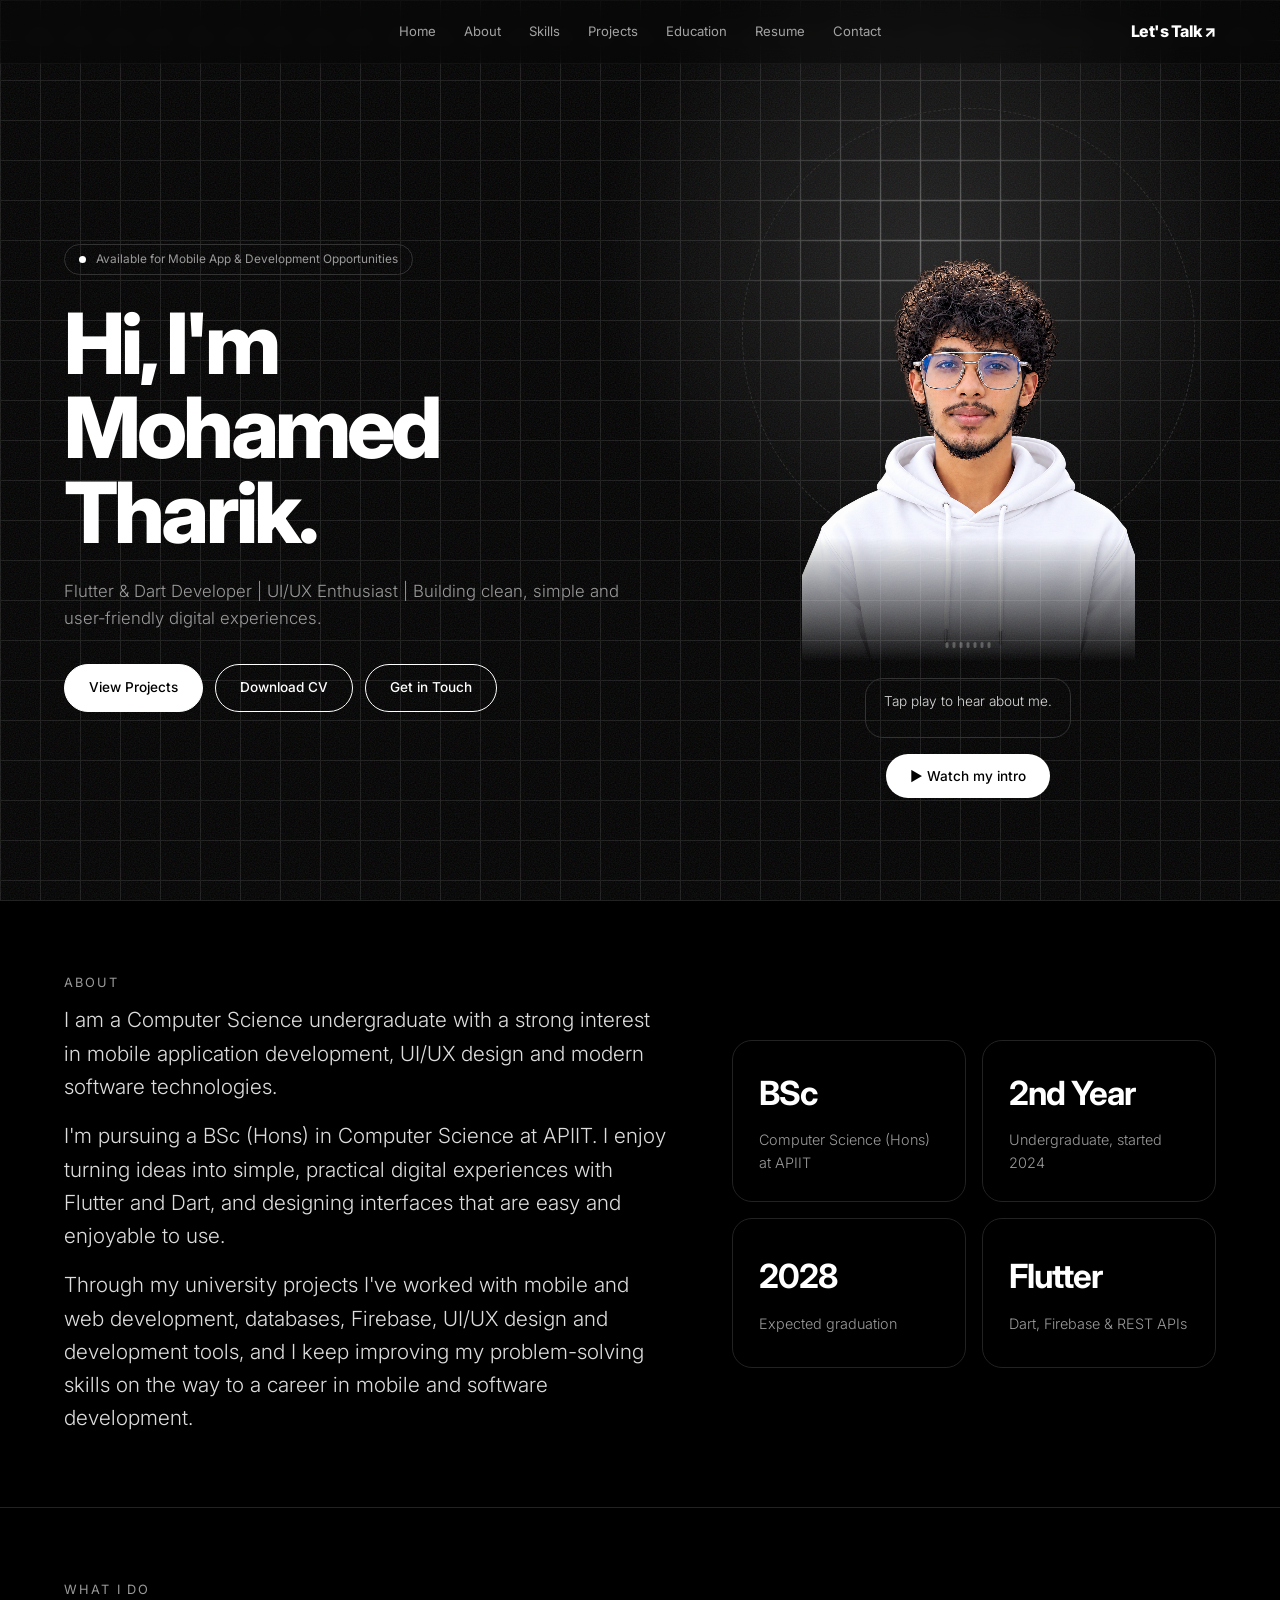
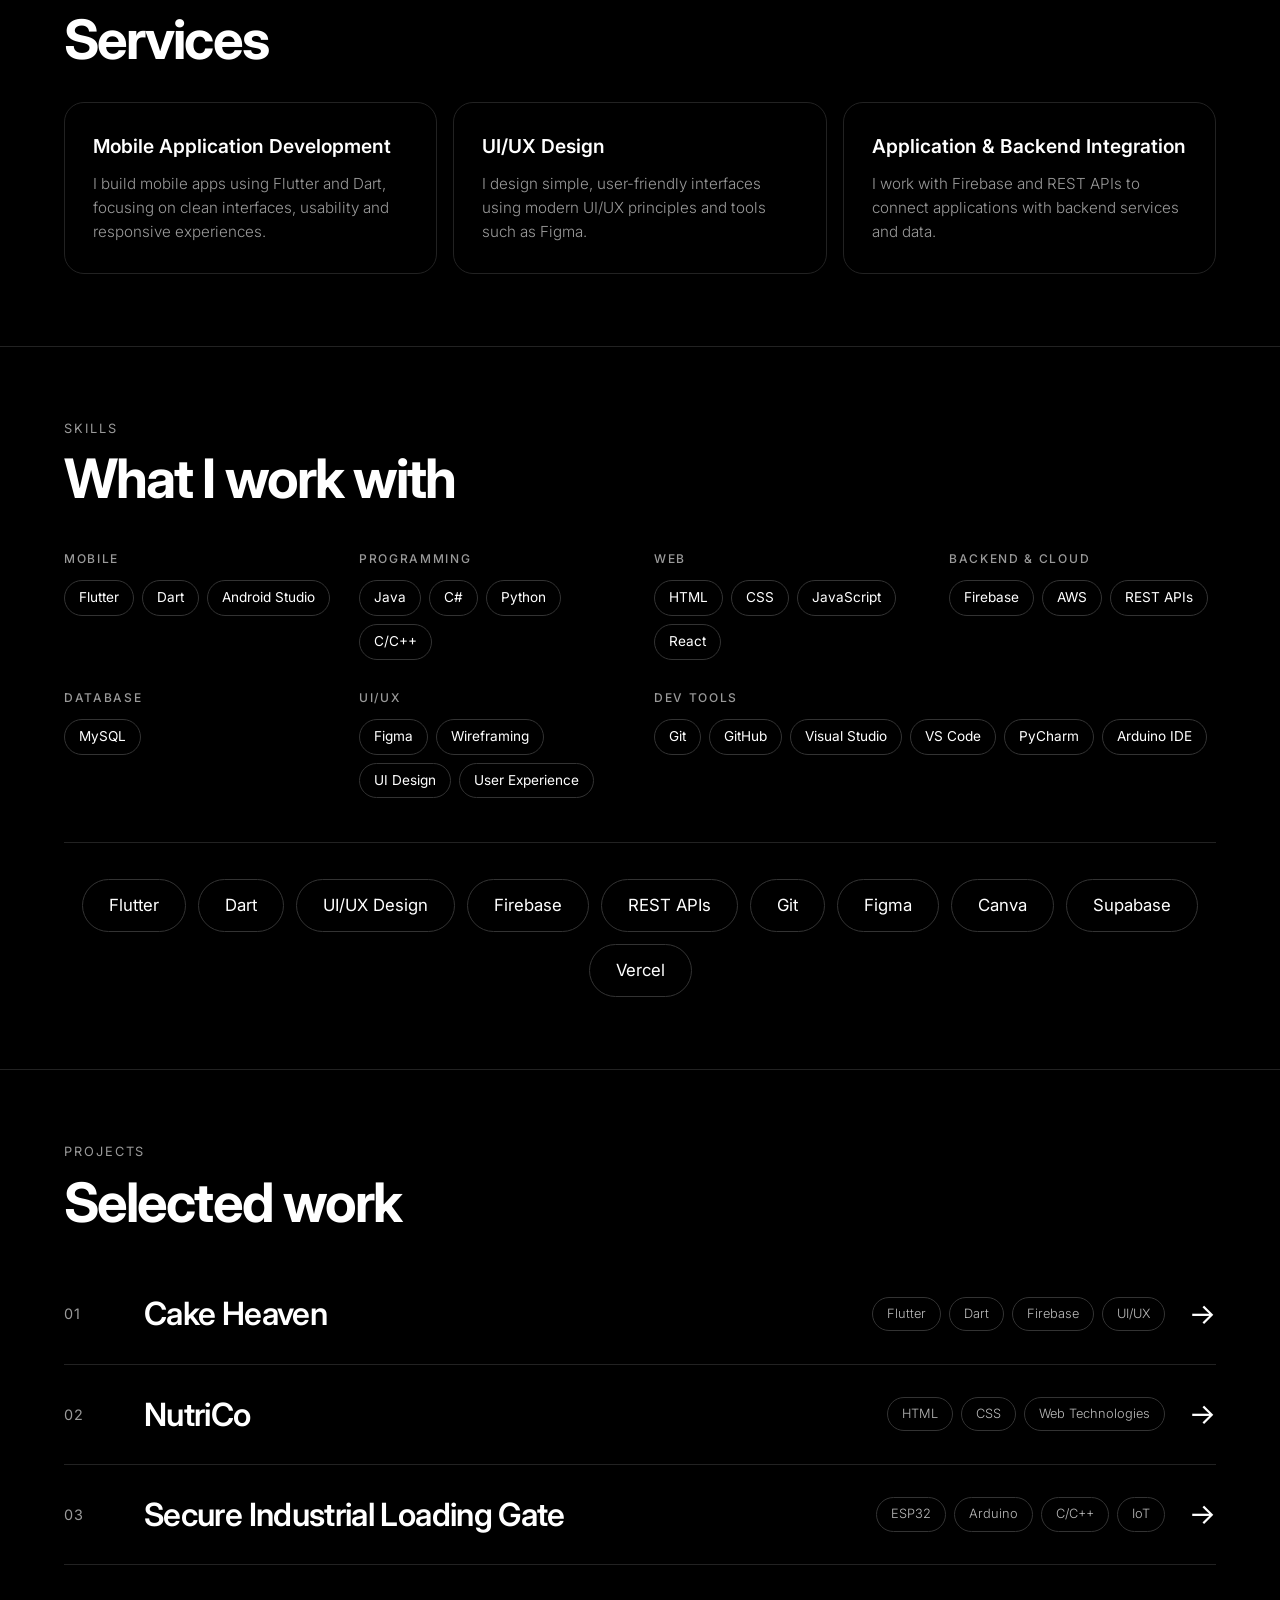
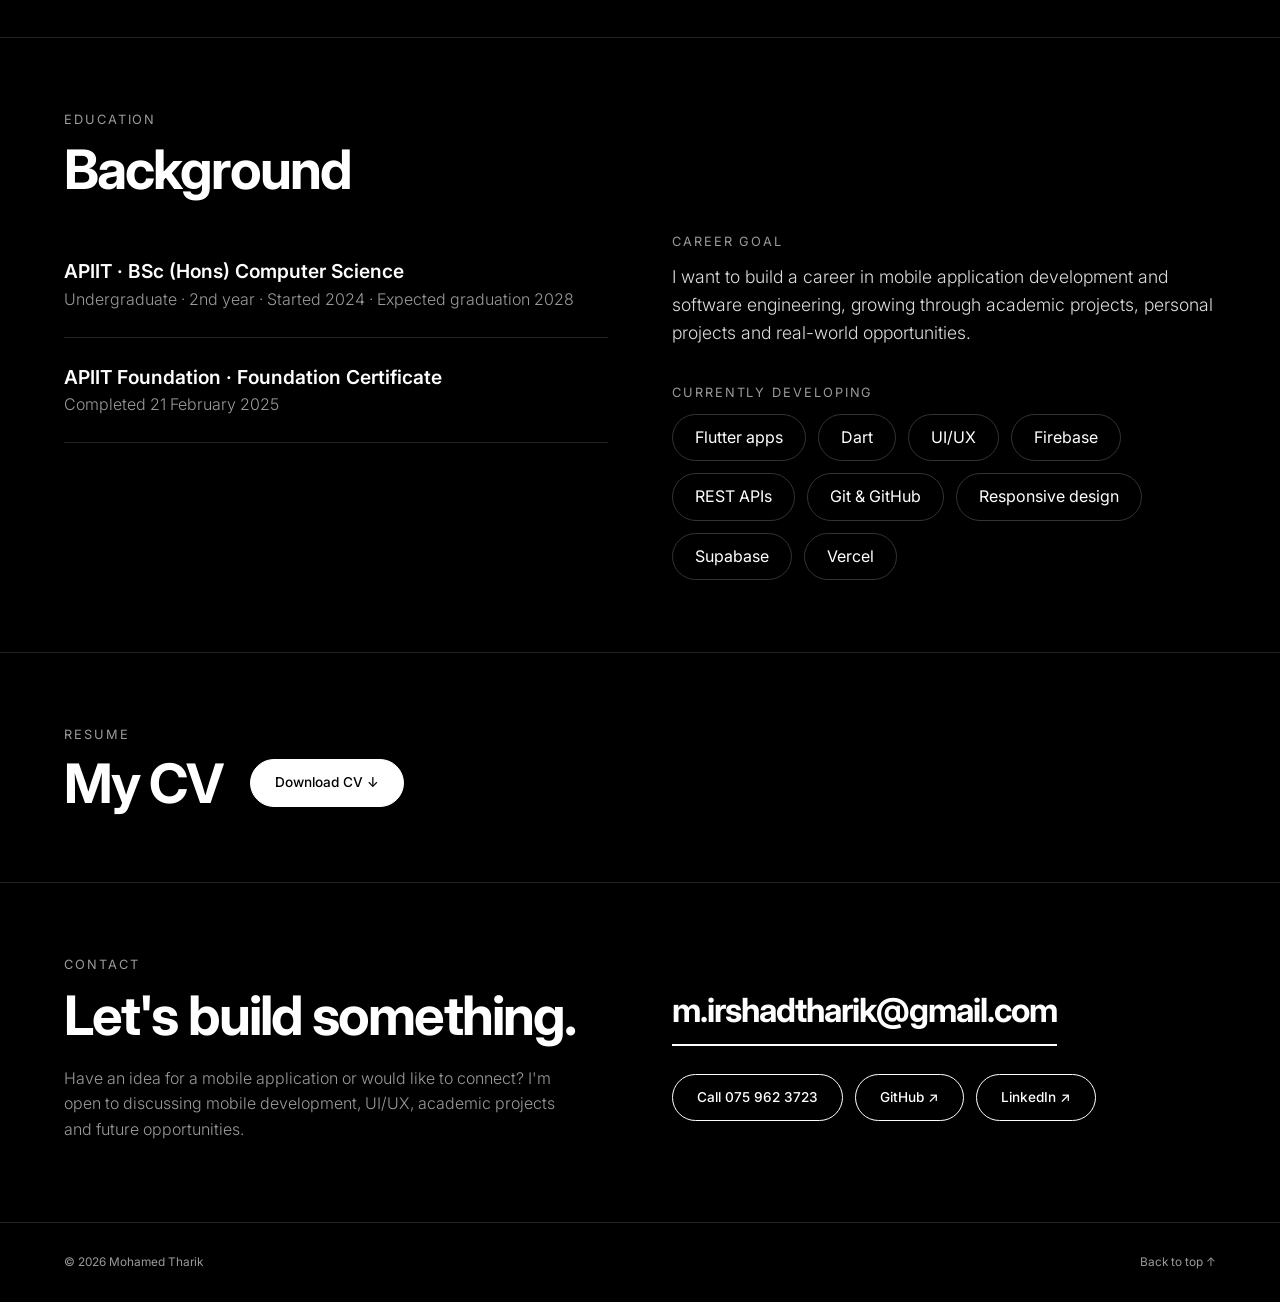
==== commit e019aa4b: "Update portfolio and mobile navigation" ====
--- a/index.html
+++ b/index.html
@@ -29,8 +29,11 @@
 </div>
 
 <!-- NAVIGATION: MT. LOGO REMOVED -->
-<nav>
-  <ul>
+<nav class="site-nav" aria-label="Main navigation">
+  <button class="nav-toggle" type="button" aria-label="Open navigation menu" aria-expanded="false" aria-controls="primary-navigation">
+    <span></span><span></span><span></span>
+  </button>
+  <ul id="primary-navigation">
     <li><a href="#top">Home</a></li>
     <li><a href="#about">About</a></li>
     <li><a href="#skills">Skills</a></li>
--- a/style.css
+++ b/style.css
@@ -1270,3 +1270,44 @@
   .hero-text .btns .btn { font-size: .82rem; padding: 12px 6px; }
   .resume-row .btn { padding: 10px 14px; font-size: .82rem; }
 }
+
+
+/* MOBILE NAVIGATION + GRID CONTINUITY FIX */
+.nav-toggle {
+  display: none;
+  appearance: none;
+  border: 1px solid rgba(255,255,255,.24);
+  border-radius: 15px;
+  width: 54px; height: 52px;
+  background: rgba(20,20,20,.72);
+  color: #fff; cursor: pointer;
+  align-items: center; justify-content: center; flex-direction: column; gap: 5px;
+  z-index: 52;
+}
+.nav-toggle span { display:block; width:26px; height:2px; border-radius:2px; background:#fff; transition: transform .22s ease, opacity .22s ease; }
+.nav-toggle[aria-expanded="true"] span:nth-child(1) { transform: translateY(7px) rotate(45deg); }
+.nav-toggle[aria-expanded="true"] span:nth-child(2) { opacity:0; }
+.nav-toggle[aria-expanded="true"] span:nth-child(3) { transform: translateY(-7px) rotate(-45deg); }
+@media (max-width: 700px) {
+  nav.site-nav {
+    min-height: 78px; padding: 12px 16px; justify-content: flex-end; align-items:center;
+    background: rgba(0,0,0,.20);
+    border-bottom-color: rgba(255,255,255,.06);
+    backdrop-filter: blur(5px); -webkit-backdrop-filter: blur(5px);
+  }
+  nav.site-nav .nav-toggle { display:flex; }
+  nav.site-nav ul {
+    display:none; position:absolute; top:calc(100% + 1px); left:0; right:0;
+    flex-direction:column; align-items:stretch; gap:0; padding:10px 18px 16px;
+    background:rgba(8,8,8,.96); border-bottom:1px solid rgba(255,255,255,.12);
+    box-shadow:0 16px 30px rgba(0,0,0,.28);
+  }
+  nav.site-nav ul.is-open { display:flex; }
+  nav.site-nav ul li { width:100%; }
+  nav.site-nav ul a { display:block; padding:12px 4px; font-size:.95rem; white-space:normal; }
+  nav.site-nav > .logo:last-child { display:none; }
+  .hero { padding-top: calc(78px + 34px); }
+}
+@media (prefers-reduced-motion: reduce) {
+  .nav-toggle span { transition:none; }
+}
